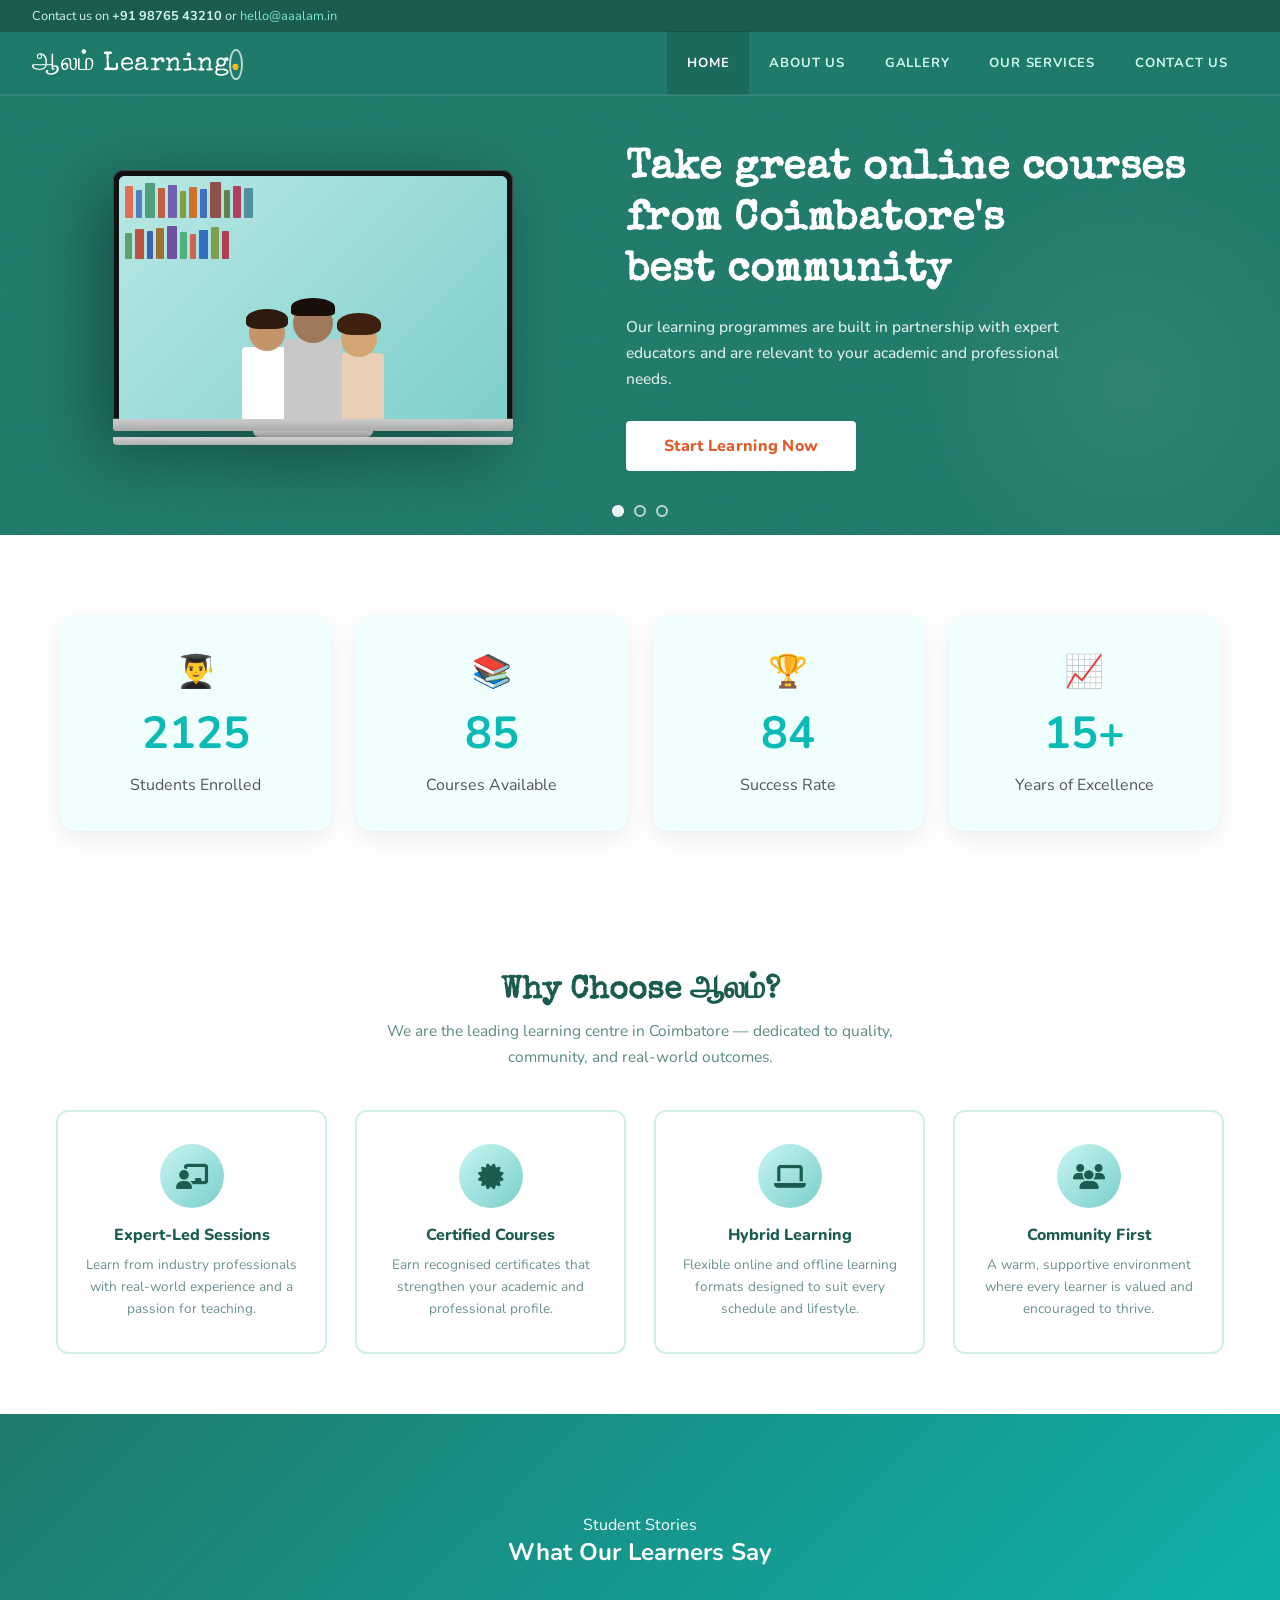
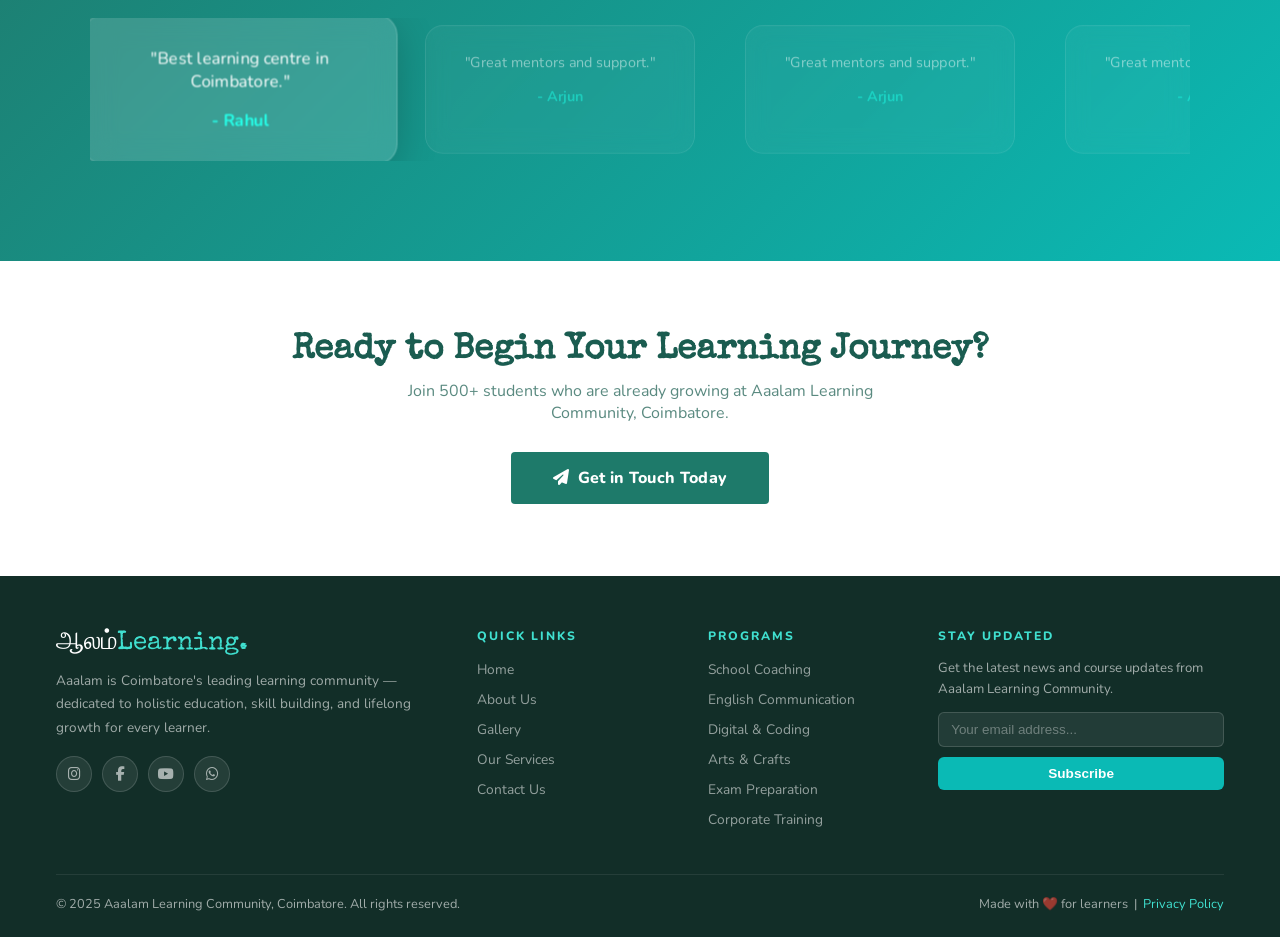
==== index.html @ e0a2ccea "Added My Story section and updated AAAlam Learning website" ====
<!DOCTYPE html>
<html lang="en">
<head>
  <meta charset="UTF-8" />
  <meta name="viewport" content="width=device-width, initial-scale=1.0" />
  <title>Aaalam Learning Community</title>
  <meta name="description" content="Aaalam is a premier learning community and learning centre in Coimbatore offering quality education, skill development, and holistic growth for all age groups." />
  <meta name="keywords" content="aalam, aaalam learning community, aaalam coimbatore, learning centre in coimbatore, learning centre, education coimbatore" />
  <meta name="robots" content="index, follow" />
  <link rel="canonical" href="https://www.aaalam.in/" />
  <meta property="og:title" content="Aaalam Learning Community – Learning Centre in Coimbatore" />
  <meta property="og:description" content="Join Aaalam, the leading learning centre in Coimbatore." />
  <meta property="og:type" content="website" />
  

  <script type="application/ld+json">
  {
    "@context": "https://schema.org",
    "@type": "EducationalOrganization",
    "name": "Aaalam Learning Community",
    "description": "A premier learning centre in Coimbatore.",
    "address": { "@type": "PostalAddress", "addressLocality": "Coimbatore", "addressRegion": "Tamil Nadu", "addressCountry": "IN" },
    "url": "https://www.aaalam.in"
  }
  </script>

  <link href="https://fonts.googleapis.com/css2?family=Special+Elite&family=Nunito:wght@400;500;600;700;800&display=swap" rel="stylesheet" />
  <link rel="stylesheet" href="https://cdnjs.cloudflare.com/ajax/libs/font-awesome/6.5.0/css/all.min.css" />
  <link rel="stylesheet" href="./style.css" type="text/css">
  <script src="./script.js"></script>
</head>
<body>

<!-- ── TOP INFO BAR ──────────────────────────────────── -->
<div class="topbar">
  <div class="topbar-left">
    Contact us on <strong>+91 98765 43210</strong> or <a href="mailto:hello@aaalam.in">hello@aaalam.in</a>
  </div>
  
</div>

<!-- ── MAIN NAVBAR ───────────────────────────────────── -->
<nav class="navbar">
  <a href="#" class="logo">ஆலம் <span>Learning<span class="dot">.</span></span></a>
  <ul class="nav-links">
    <li><a href="#" class="active">HOME</a></li>
    <li><a href="other pages/about.html">ABOUT US</a></li>
    <li><a href="#">GALLERY</a></li>
    <li><a href="#">OUR SERVICES</a></li>
    <li><a href="#">CONTACT US</a></li>
  </ul>
</nav>

<!-- ── HERO SLIDER ───────────────────────────────────── -->
<section class="hero-section" aria-label="Hero slider">
  <div class="slides-wrapper">

    <!-- Slide 1 -->
    <div class="slide active" id="slide-1">
      <div class="slide-image-col">
        <div class="laptop-frame">
          <div class="laptop-screen-wrap">
            <div class="laptop-screen">
              <div class="screen-photo">
                <!-- Bookshelf background -->
                <div class="screen-bg-shelves">
                  <div class="shelf-row">
                    <div class="book" style="width:8px;height:32px;background:#e07050;"></div>
                    <div class="book" style="width:6px;height:28px;background:#5080c0;"></div>
                    <div class="book" style="width:10px;height:35px;background:#50a080;"></div>
                    <div class="book" style="width:7px;height:30px;background:#c06040;"></div>
                    <div class="book" style="width:9px;height:33px;background:#7060b0;"></div>
                    <div class="book" style="width:6px;height:27px;background:#80a040;"></div>
                    <div class="book" style="width:8px;height:31px;background:#d07030;"></div>
                    <div class="book" style="width:7px;height:29px;background:#4070c0;"></div>
                    <div class="book" style="width:11px;height:36px;background:#90504a;"></div>
                    <div class="book" style="width:6px;height:28px;background:#608050;"></div>
                    <div class="book" style="width:8px;height:32px;background:#b04060;"></div>
                    <div class="book" style="width:9px;height:30px;background:#5090a0;"></div>
                  </div>
                  <div class="shelf-row" style="margin-top:4px;">
                    <div class="book" style="width:7px;height:26px;background:#60a070;"></div>
                    <div class="book" style="width:9px;height:30px;background:#c05040;"></div>
                    <div class="book" style="width:6px;height:28px;background:#4060b0;"></div>
                    <div class="book" style="width:8px;height:31px;background:#a07030;"></div>
                    <div class="book" style="width:10px;height:33px;background:#7050a0;"></div>
                    <div class="book" style="width:7px;height:27px;background:#50b080;"></div>
                    <div class="book" style="width:6px;height:25px;background:#d06050;"></div>
                    <div class="book" style="width:9px;height:29px;background:#3070c0;"></div>
                    <div class="book" style="width:8px;height:32px;background:#80a050;"></div>
                    <div class="book" style="width:7px;height:28px;background:#b04050;"></div>
                  </div>
                </div>
                <!-- Student group -->
                <div class="student-group">
                  <!-- Girl left -->
                  <div class="student s1" style="margin-right:-8px; z-index:1;">
                    <div class="student-head" style="width:36px;height:36px;background:#c4956a;border-radius:50%;position:relative;top:4px;">
                      <!-- Hair -->
                      <div style="position:absolute;top:-6px;left:-3px;right:-3px;height:20px;background:#2c1a0e;border-radius:50% 50% 30% 30%;"></div>
                    </div>
                    <div class="student-body" style="width:50px;height:72px;background:#fff;border-radius:4px 4px 0 0;display:flex;align-items:center;justify-content:center;">
                      <div style="font-size:0.5rem;color:#aaa;text-align:center;"></div>
                    </div>
                  </div>
                  <!-- Boy center -->
                  <div class="student s2" style="z-index:3;">
                    <div class="student-head" style="width:40px;height:40px;background:#a0785a;border-radius:50%;position:relative;top:4px;">
                      <div style="position:absolute;top:-5px;left:-2px;right:-2px;height:18px;background:#1a0e08;border-radius:50% 50% 20% 20%;"></div>
                    </div>
                    <div class="student-body" style="width:58px;height:80px;background:#c8c8c8;border-radius:4px 4px 0 0;"></div>
                  </div>
                  <!-- Girl right -->
                  <div class="student s3" style="margin-left:-8px;z-index:2;">
                    <div class="student-head" style="width:36px;height:36px;background:#d4a574;border-radius:50%;position:relative;top:4px;">
                      <div style="position:absolute;top:-8px;left:-4px;right:-4px;height:22px;background:#3d2010;border-radius:50% 50% 35% 35%;"></div>
                    </div>
                    <div class="student-body" style="width:50px;height:66px;background:#e8d0b8;border-radius:4px 4px 0 0;"></div>
                  </div>
                </div>
                <!-- Small laptop in screen -->
                <div style="position:absolute;bottom:22px;left:50%;transform:translateX(-50%);width:76px;height:44px;background:#e8e8e8;border-radius:3px;border:2px solid #999;display:flex;align-items:center;justify-content:center;">
                  <div style="width:62px;height:32px;background:#d0e8e5;border-radius:2px;"></div>
                </div>
                <!-- Pointing hand gesture hint -->
                <div style="position:absolute;bottom:38px;left:calc(50% - 60px);width:30px;height:6px;background:rgba(200,150,100,0.5);border-radius:3px;transform:rotate(-20deg);"></div>
              </div>
            </div>
          </div>
          <div class="laptop-base"></div>
          <div class="laptop-bottom"></div>
        </div>
      </div>

      <div class="slide-text-col">
        <h1 class="slide-title">
          Take great online courses<br>
          from Coimbatore's<br>
          best community
        </h1>
        <p class="slide-desc">
          Our learning programmes are built in partnership with expert educators and are relevant to your academic and professional needs.
        </p>
        <a href="#" class="slide-cta">Start Learning Now</a>
      </div>
    </div>

    <!-- Slide 2 -->
    <div class="slide" id="slide-2">
      <div class="slide-image-col">
        <div class="laptop-frame" style="animation-delay:0.3s;">
          <div class="laptop-screen-wrap">
            <div class="laptop-screen">
              <div style="width:100%;height:100%;background:linear-gradient(135deg,#a0d8d4,#60bcb8);display:flex;align-items:center;justify-content:center;flex-direction:column;gap:12px;">
                <div style="font-size:3.5rem;">📚</div>
                <div style="font-size:0.75rem;color:#1a5c50;font-weight:700;font-family:'Special Elite',cursive;">Knowledge Hub</div>
              </div>
            </div>
          </div>
          <div class="laptop-base"></div>
          <div class="laptop-bottom"></div>
        </div>
      </div>
      <div class="slide-text-col">
        <h1 class="slide-title">
          Expert mentors who<br>
          guide you every step<br>
          of the journey
        </h1>
        <p class="slide-desc">
          With 25+ dedicated educators and mentors, ஆலம் Learning Community ensures personalised attention for every learner.
        </p>
        <a href="#" class="slide-cta">Meet Our Mentors</a>
      </div>
    </div>

    <!-- Slide 3 -->
    <div class="slide" id="slide-3">
      <div class="slide-image-col">
        <div class="laptop-frame" style="animation-delay:0.6s;">
          <div class="laptop-screen-wrap">
            <div class="laptop-screen">
              <div style="width:100%;height:100%;background:linear-gradient(135deg,#b0e4e0,#70c8c4);display:flex;align-items:center;justify-content:center;flex-direction:column;gap:12px;">
                <div style="font-size:3.5rem;">🏆</div>
                <div style="font-size:0.75rem;color:#1a5c50;font-weight:700;font-family:'Special Elite',cursive;">Certified Excellence</div>
              </div>
            </div>
          </div>
          <div class="laptop-base"></div>
          <div class="laptop-bottom"></div>
        </div>
      </div>
      <div class="slide-text-col">
        <h1 class="slide-title">
          Earn certifications that<br>
          open doors to your<br>
          dream career
        </h1>
        <p class="slide-desc">
          Aaalam's industry-recognised certificates help you stand out. Over 500 students have already transformed their futures.
        </p>
        <a href="#" class="slide-cta">View Certifications</a>
      </div>
    </div>

  </div><!-- /slides-wrapper -->

  <!-- Slider Dots -->
  <div class="slider-dots" role="tablist" aria-label="Slider navigation">
    <div class="dot active" onclick="goSlide(0)" role="tab" aria-label="Slide 1"></div>
    <div class="dot" onclick="goSlide(1)" role="tab" aria-label="Slide 2"></div>
    <div class="dot" onclick="goSlide(2)" role="tab" aria-label="Slide 3"></div>
  </div>
</section>

<section class="stats">
  <div class="stat-card">
    <div class="icon">👨‍🎓</div>
    <h2 class="counter" data-target="5000">0</h2>
    <p>Students Enrolled</p>
  </div>

  <div class="stat-card">
    <div class="icon">📚</div>
    <h2 class="counter" data-target="120">0</h2>
    <p>Courses Available</p>
  </div>

  <div class="stat-card">
    <div class="icon">🏆</div>
    <h2 class="counter" data-target="98">0</h2>
    <p>Success Rate</p>
  </div>

  <div class="stat-card">
    <div class="icon">📈</div>
    <h2 class="counter" data-target="15">0</h2>
    <p>Years of Excellence</p>
  </div>
</section>

<!-- ── FEATURES SECTION ──────────────────────────────── -->
<section class="features-section">
  <div class="features-header">
    <h2>Why Choose ஆலம்?</h2>
    <p>We are the leading learning centre in Coimbatore — dedicated to quality, community, and real-world outcomes.</p>
  </div>
  <div class="features-grid">
    <div class="feature-card">
      <div class="feature-icon"><i class="fas fa-chalkboard-teacher"></i></div>
      <h3>Expert-Led Sessions</h3>
      <p>Learn from industry professionals with real-world experience and a passion for teaching.</p>
    </div>
    <div class="feature-card">
      <div class="feature-icon"><i class="fas fa-certificate"></i></div>
      <h3>Certified Courses</h3>
      <p>Earn recognised certificates that strengthen your academic and professional profile.</p>
    </div>
    <div class="feature-card">
      <div class="feature-icon"><i class="fas fa-laptop"></i></div>
      <h3>Hybrid Learning</h3>
      <p>Flexible online and offline learning formats designed to suit every schedule and lifestyle.</p>
    </div>
    <div class="feature-card">
      <div class="feature-icon"><i class="fas fa-users"></i></div>
      <h3>Community First</h3>
      <p>A warm, supportive environment where every learner is valued and encouraged to thrive.</p>
    </div>
  </div>
</section>


<!-- ── TESTIMONIALS ──────────────────────────────────── -->
<section class="testimonials">
  <div class="container">
    <p class="section-tag">Student Stories</p>
    <h2>What Our Learners Say</h2>

    <div class="slider">
      <div class="slides">

        <div class="card">
          <p>"Aalam transformed my learning journey completely."</p>
          <h4>- Priya</h4>
        </div>

        <div class="card active">
          <p>"Best learning centre in Coimbatore."</p>
          <h4>- Rahul</h4>
        </div>

        <div class="card">
          <p>"Great mentors and support."</p>
          <h4>- Arjun</h4>
        </div>
         <div class="card">
          <p>"Great mentors and support."</p>
          <h4>- Arjun</h4>
        </div>

         <div class="card">
          <p>"Great mentors and support."</p>
          <h4>- Arjun</h4>
        </div>

         <div class="card">
          <p>"Great mentors and support."</p>
          <h4>- Arjun</h4>
        </div>


      </div>
    </div>
  </div>
</section>
<!-- ── CTA ───────────────────────────────────────────── -->
<section class="cta-section">
  <h2>Ready to Begin Your Learning Journey?</h2>
  <p>Join 500+ students who are already growing at Aaalam Learning Community, Coimbatore.</p>
  <a href="#" class="cta-btn"><i class="fas fa-paper-plane"></i> &nbsp;Get in Touch Today</a>
</section>

<!-- ── FOOTER ────────────────────────────────────────── -->
<footer>
  <div class="footer-grid">
    <div class="footer-brand">
      <span class="logo-f">ஆலம்<span>Learning.</span></span>
      <p>Aaalam is Coimbatore's leading learning community — dedicated to holistic education, skill building, and lifelong growth for every learner.</p>
      <div class="footer-socials">
        <a href="#" class="fsoc"><i class="fab fa-instagram"></i></a>
        <a href="#" class="fsoc"><i class="fab fa-facebook-f"></i></a>
        <a href="#" class="fsoc"><i class="fab fa-youtube"></i></a>
        <a href="#" class="fsoc"><i class="fab fa-whatsapp"></i></a>
      </div>
    </div>
    <div>
      <h4>Quick Links</h4>
      <ul>
        <li><a href="#">Home</a></li>
        <li><a href="#">About Us</a></li>
        <li><a href="#">Gallery</a></li>
        <li><a href="#">Our Services</a></li>
        <li><a href="#">Contact Us</a></li>
      </ul>
    </div>
    <div>
      <h4>Programs</h4>
      <ul>
        <li><a href="#">School Coaching</a></li>
        <li><a href="#">English Communication</a></li>
        <li><a href="#">Digital & Coding</a></li>
        <li><a href="#">Arts & Crafts</a></li>
        <li><a href="#">Exam Preparation</a></li>
        <li><a href="#">Corporate Training</a></li>
      </ul>
    </div>
    <div>
      <h4>Stay Updated</h4>
      <p style="font-size:0.83rem;margin-bottom:12px;line-height:1.6;">Get the latest news and course updates from Aaalam Learning Community.</p>
      <div class="footer-nl">
        <input type="email" placeholder="Your email address..." />
        <button class="footer-nl-btn">Subscribe</button>
      </div>
    </div>
  </div>
  <div class="footer-bottom">
    <span>© 2025 Aaalam Learning Community, Coimbatore. All rights reserved.</span>
    <span>Made with ❤️ for learners &nbsp;|&nbsp; <a href="#">Privacy Policy</a></span>
  </div>
</footer>
<script>
const counters = document.querySelectorAll('.counter');
let started = false;

const startCounter = () => {
  counters.forEach(counter => {
    const updateCount = () => {
      const target = +counter.getAttribute('data-target');
      const count = +counter.innerText;

      const speed = 200; // lower = faster
      const increment = target / speed;

      if (count < target) {
        counter.innerText = Math.ceil(count + increment);
        setTimeout(updateCount, 15);
      } else {
        counter.innerText = target + "+";
      }
    };
    updateCount();
  });
};

// Intersection Observer (trigger on scroll)
const observer = new IntersectionObserver(entries => {
  entries.forEach(entry => {
    if (entry.isIntersecting && !started) {
      startCounter();
      started = true;
    }
  });
}, { threshold: 0.5 });

observer.observe(document.querySelector('.stats'));
</script>

<script>
document.addEventListener("DOMContentLoaded", () => {
  const slides = document.querySelector('.slides');
  const cards = document.querySelectorAll('.card');
  const section = document.querySelector('.testimonials');

  let index = 1;
  let interval;

  function updateSlider() {
    slides.style.transform = `translateX(-${index * 320}px)`;

    cards.forEach(card => card.classList.remove('active'));
    if (cards[index]) cards[index].classList.add('active');
  }

  function startSlider() {
    interval = setInterval(() => {
      index++;
      if (index >= cards.length - 1) index = 1;
      updateSlider();
    }, 2500);
  }

  function stopSlider() {
    clearInterval(interval);
  }

  // Scroll trigger
  const observer = new IntersectionObserver(entries => {
    entries.forEach(entry => {
      if (entry.isIntersecting) startSlider();
      else stopSlider();
    });
  }, { threshold: 0.3 });

  observer.observe(section);

  updateSlider();
});
</script>

</body>
</html>
---- style.css ----
*, *::before, *::after { box-sizing: border-box; margin: 0; padding: 0; }
    html { font-size: 16px; }
    body {
      font-family: 'Nunito', sans-serif;
      background: #fff;
      overflow-x: hidden;
    }

    /* ── TOP BAR ─────────────────────────────────── */
    .topbar {
      background: #1a5c50;
      padding: 7px 32px;
      display: flex;
      align-items: center;
      justify-content: space-between;
      font-size: 0.8rem;
      color: #d4f0eb;
    }
    .topbar-left a {
      color: #7ee8d8;
      text-decoration: none;
    }
    .topbar-right {
      display: flex;
      align-items: center;
      gap: 8px;
    }
    .topbar-btn {
      padding: 4px 14px;
      border-radius: 4px;
      border: none;
      font-size: 0.78rem;
      font-family: 'Nunito', sans-serif;
      font-weight: 700;
      cursor: pointer;
      display: inline-flex;
      align-items: center;
      gap: 5px;
    }
    .btn-currency {
      background: #f5c518;
      color: #222;
    }
    .btn-cart {
      background: #f5c518;
      color: #222;
    }
    .btn-lang {
      background: #f5c518;
      color: #222;
    }
    .btn-register {
      background: #0abab5;
      color: #fff;
    }
    .btn-login {
      background: #0abab5;
      color: #fff;
    }

    /* ── MAIN NAVBAR ─────────────────────────────── */
    .navbar {
      background: #1e7a6a;
      padding: 0 32px;
      display: flex;
      align-items: center;
      justify-content: space-between;
      height: 64px;
      border-bottom: 2px solid rgba(255,255,255,0.1);
    }
    .logo {
      font-family: 'Special Elite', cursive;
      font-size: 1.65rem;
      color: #fff;
      text-decoration: none;
      letter-spacing: 0.5px;
    }
    .logo span {
      color: #fff;
      font-weight: 400;
    }
    .logo .dot { color: #f5c518; }

    .nav-links {
      display: flex;
      align-items: center;
      list-style: none;
      gap: 0;
    }
    .nav-links li a {
      display: block;
      padding: 0 20px;
      height: 64px;
      line-height: 64px;
      color: #d0f5f0;
      text-decoration: none;
      font-size: 0.82rem;
      font-weight: 700;
      letter-spacing: 0.8px;
      text-transform: uppercase;
      transition: background 0.25s, color 0.25s;
    }
    .nav-links li a:hover,
    .nav-links li a.active {
      background: rgba(0,0,0,0.12);
      color: #fff;
    }
    .nav-search {
      background: none;
      border: none;
      color: #d0f5f0;
      font-size: 1.15rem;
      cursor: pointer;
      padding: 0 8px;
      transition: color 0.2s;
    }
    .nav-search:hover { color: #fff; }

    /* ── HERO SLIDER ─────────────────────────────── */
    .hero-section {
      position: relative;
      background-color: #1e7a6a;
      overflow: hidden;
      min-height: 420px;
    }

    /* Noise / texture overlay */
    .hero-section::before {
      content: '';
      position: absolute;
      inset: 0;
      background-image:
        url("data:image/svg+xml,%3Csvg xmlns='http://www.w3.org/2000/svg' width='300' height='300'%3E%3Cfilter id='noise'%3E%3CfeTurbulence type='fractalNoise' baseFrequency='0.65' numOctaves='3' stitchTiles='stitch'/%3E%3CfeColorMatrix type='saturate' values='0'/%3E%3C/filter%3E%3Crect width='300' height='300' filter='url(%23noise)' opacity='0.08'/%3E%3C/svg%3E");
      opacity: 0.55;
      z-index: 1;
      pointer-events: none;
    }

    /* Subtle radial glow bottom right */
    .hero-section::after {
      content: '';
      position: absolute;
      bottom: -60px; right: -60px;
      width: 420px; height: 420px;
      border-radius: 50%;
      background: radial-gradient(circle, rgba(255,255,255,0.06) 0%, transparent 70%);
      z-index: 1;
      pointer-events: none;
    }

    .slides-wrapper {
      position: relative;
      z-index: 2;
    }

    .slide {
      display: none;
      min-height: 420px;
      align-items: center;
      padding: 48px 56px 64px 56px;
      gap: 0;
    }
    .slide.active { display: flex; }

    /* Laptop / image side */
    .slide-image-col {
      flex: 0 0 44%;
      display: flex;
      align-items: flex-end;
      justify-content: center;
      position: relative;
    }

    /* Laptop frame */
    .laptop-frame {
      position: relative;
      width: 100%;
      max-width: 400px;
      filter: drop-shadow(-16px 16px 32px rgba(0,0,0,0.35));
      animation: floatLaptop 4s ease-in-out infinite;
    }
    @keyframes floatLaptop {
      0%,100% { transform: translateY(0px); }
      50% { transform: translateY(-10px); }
    }

    .laptop-screen-wrap {
      background: #111;
      border-radius: 10px 10px 0 0;
      padding: 6px 6px 0 6px;
      box-shadow: inset 0 0 0 1px #444;
    }
    .laptop-screen {
      background: linear-gradient(135deg, #d0f0ee 0%, #a0e0dc 50%, #7acfcb 100%);
      border-radius: 6px 6px 0 0;
      width: 100%;
      aspect-ratio: 16/10;
      display: flex;
      align-items: center;
      justify-content: center;
      overflow: hidden;
      position: relative;
    }

    /* Simulated students photo inside the screen */
    .screen-photo {
      width: 100%; height: 100%;
      display: flex; align-items: center; justify-content: center;
      background: linear-gradient(135deg, #b8e8e5 0%, #7fcfcb 100%);
      position: relative;
      overflow: hidden;
    }
    /* Three student silhouettes */
    .student-group {
      display: flex;
      align-items: flex-end;
      gap: 0px;
      position: absolute;
      bottom: 0;
    }
    .student {
      display: flex;
      flex-direction: column;
      align-items: center;
    }
    .student-head {
      border-radius: 50%;
      background: #8B6F47;
    }
    .student-body {
      border-radius: 4px 4px 0 0;
    }
    /* Student 1 – left girl */
    .s1 .student-head { width: 38px; height: 38px; background: #c4956a; position: relative; top: 4px; }
    .s1 .student-body { width: 54px; height: 70px; background: #fff; }
    /* Student 2 – center boy */
    .s2 .student-head { width: 42px; height: 42px; background: #a0785a; position: relative; top: 4px; }
    .s2 .student-body { width: 60px; height: 80px; background: #ccc; }
    /* Student 3 – right girl */
    .s3 .student-head { width: 38px; height: 38px; background: #d4a574; position: relative; top: 4px; }
    .s3 .student-body { width: 52px; height: 65px; background: #e8d5c0; }

    /* Little laptop on screen */
    .screen-inner-laptop {
      position: absolute;
      bottom: 30px;
      left: 50%;
      transform: translateX(-50%);
      width: 80px;
      height: 50px;
      background: #f0f0f0;
      border-radius: 4px;
      border: 2px solid #888;
      display: flex; align-items: center; justify-content: center;
      font-size: 0.55rem; color: #aaa;
    }

    /* Bookshelf background in screen */
    .screen-bg-shelves {
      position: absolute;
      top: 0; left: 0; right: 0;
      height: 55%;
      display: flex;
      flex-direction: column;
      gap: 4px;
      padding: 6px;
      overflow: hidden;
    }
    .shelf-row {
      display: flex;
      gap: 3px;
      align-items: flex-end;
    }
    .book {
      border-radius: 1px;
      flex-shrink: 0;
    }

    .laptop-base {
      background: linear-gradient(to bottom, #ccc, #aaa);
      height: 12px;
      border-radius: 0 0 3px 3px;
      position: relative;
    }
    .laptop-base::after {
      content: '';
      position: absolute;
      bottom: -6px; left: 50%;
      transform: translateX(-50%);
      width: 30%; height: 6px;
      background: linear-gradient(to bottom, #bbb, #999);
      border-radius: 0 0 6px 6px;
    }
    .laptop-bottom {
      background: linear-gradient(to bottom, #d0d0d0, #b0b0b0);
      height: 8px;
      border-radius: 0 0 4px 4px;
      margin-top: 6px;
    }

    /* Text side */
    .slide-text-col {
      flex: 1;
      padding-left: 56px;
      color: #fff;
    }
    .slide-title {
      font-family: 'Special Elite', cursive;
      font-size: clamp(1.8rem, 3.2vw, 2.65rem);
      line-height: 1.25;
      color: #ffffff;
      margin-bottom: 16px;
      letter-spacing: 0.5px;
      animation: fadeInRight 0.7s ease both;
    }
    @keyframes fadeInRight {
      from { opacity: 0; transform: translateX(30px); }
      to { opacity: 1; transform: translateX(0); }
    }
    .slide-desc {
      font-size: 0.97rem;
      color: rgba(255,255,255,0.88);
      line-height: 1.7;
      margin-bottom: 28px;
      max-width: 440px;
      font-weight: 500;
      animation: fadeInRight 0.7s 0.15s ease both;
    }
    .slide-cta {
      display: inline-block;
      background: #fff;
      color: #e05c2a;
      font-size: 1rem;
      font-weight: 800;
      padding: 14px 38px;
      border-radius: 4px;
      text-decoration: none;
      letter-spacing: 0.3px;
      transition: background 0.25s, color 0.25s, transform 0.2s, box-shadow 0.2s;
      border: none; cursor: pointer;
      animation: fadeInRight 0.7s 0.3s ease both;
    }
    .slide-cta:hover {
      background: #f0fffe;
      color: #c04a20;
      transform: translateY(-2px);
      box-shadow: 0 8px 24px rgba(0,0,0,0.18);
    }

    /* Slider dots */
    .slider-dots {
      position: absolute;
      bottom: 18px;
      left: 50%;
      transform: translateX(-50%);
      display: flex;
      gap: 10px;
      z-index: 10;
    }
    .dot {
      width: 12px; height: 12px;
      border-radius: 50%;
      border: 2px solid rgba(255,255,255,0.7);
      background: transparent;
      cursor: pointer;
      transition: background 0.3s, border-color 0.3s;
    }
    .dot.active {
      background: rgba(255,255,255,0.9);
      border-color: rgba(255,255,255,0.9);
    }

    /* ── FEATURES SECTION ────────────────────────── */
    .features-section {
      background: #fff;
      padding: 60px 56px;
    }
    .features-header {
      text-align: center;
      margin-bottom: 40px;
    }
    .features-header h2 {
      font-family: 'Special Elite', cursive;
      font-size: 2rem;
      color: #1a5c50;
      margin-bottom: 10px;
    }
    .features-header p {
      color: #5a8a80;
      font-size: 0.97rem;
      max-width: 560px;
      margin: 0 auto;
      line-height: 1.7;
    }
    .features-grid {
      display: grid;
      grid-template-columns: repeat(4, 1fr);
      gap: 28px;
    }
    .feature-card {
      text-align: center;
      padding: 32px 20px;
      border: 2px solid #d0f0ec;
      border-radius: 12px;
      transition: transform 0.3s, box-shadow 0.3s, border-color 0.3s;
      cursor: default;
    }
    .feature-card:hover {
      transform: translateY(-6px);
      box-shadow: 0 12px 32px rgba(10,186,181,0.14);
      border-color: #0abab5;
    }
    .feature-icon {
      width: 64px; height: 64px;
      border-radius: 50%;
      background: linear-gradient(135deg, #c8f5f2, #7acfcb);
      display: flex; align-items: center; justify-content: center;
      margin: 0 auto 16px;
      font-size: 1.6rem;
      color: #1a5c50;
      transition: transform 0.3s;
    }
    .feature-card:hover .feature-icon { transform: scale(1.1) rotate(5deg); }
    .feature-card h3 {
      font-size: 1rem;
      font-weight: 800;
      color: #1a5c50;
      margin-bottom: 8px;
    }
    .feature-card p {
      font-size: 0.85rem;
      color: #6a9090;
      line-height: 1.6;
    }

    /* ── TESTIMONIALS ────────────────────────────── */
    .testimonials-section {
      background: #1e7a6a;
      padding: 60px 56px;
    }
    .testimonials-section .section-title { color: #fff; }
    .testimonials-section .section-sub { color: rgba(255,255,255,0.75); }
    .testimonials-track {
      display: flex; gap: 20px; overflow-x: auto;
      padding-bottom: 8px; scrollbar-width: none;
      margin-top: 32px;
    }
    .testimonials-track::-webkit-scrollbar { display: none; }
    .t-card {
      background: rgba(255,255,255,0.1);
      backdrop-filter: blur(10px);
      border: 1px solid rgba(255,255,255,0.18);
      border-radius: 14px;
      padding: 24px;
      min-width: 280px; flex-shrink: 0;
      transition: transform 0.3s, background 0.3s;
    }
    .t-card:hover { transform: translateY(-4px); background: rgba(255,255,255,0.15); }
    .t-stars { color: #f5c518; font-size: 0.85rem; margin-bottom: 10px; }
    .t-text { font-size: 0.9rem; color: rgba(255,255,255,0.9); line-height: 1.7; font-style: italic; margin-bottom: 16px; }
    .t-author { display: flex; align-items: center; gap: 10px; }
    .t-avatar {
      width: 40px; height: 40px; border-radius: 50%;
      background: linear-gradient(135deg, #40e0d0, #1a7a6a);
      display: flex; align-items: center; justify-content: center;
      color: #fff; font-weight: 800; font-size: 0.95rem;
    }
    .t-name { font-weight: 700; font-size: 0.88rem; color: #fff; }
    .t-role { font-size: 0.76rem; color: rgba(255,255,255,0.6); }

    /* ── CTA BANNER ──────────────────────────────── */
    .cta-section {
      background: #fff;
      padding: 72px 56px;
      text-align: center;
    }
    .cta-section h2 {
      font-family: 'Special Elite', cursive;
      font-size: 2.2rem;
      color: #1a5c50;
      margin-bottom: 12px;
    }
    .cta-section p {
      color: #5a8a80;
      font-size: 1rem;
      margin-bottom: 28px;
      max-width: 500px;
      margin-left: auto; margin-right: auto;
    }
    .cta-btn {
      display: inline-block;
      background: #1e7a6a;
      color: #fff;
      font-size: 1rem;
      font-weight: 800;
      padding: 15px 42px;
      border-radius: 4px;
      text-decoration: none;
      transition: background 0.25s, transform 0.2s;
      letter-spacing: 0.3px;
    }
    .cta-btn:hover { background: #155a4c; transform: translateY(-2px); }

    /* ── FOOTER ──────────────────────────────────── */
    footer {
      background: #122e28;
      color: rgba(255,255,255,0.6);
      padding: 52px 56px 24px;
    }
    .footer-grid {
      display: grid;
      grid-template-columns: 2fr 1fr 1fr 1.5fr;
      gap: 40px;
      margin-bottom: 36px;
    }
    .footer-brand .logo-f {
      font-family: 'Special Elite', cursive;
      font-size: 1.6rem;
      color: #fff;
      margin-bottom: 12px;
      display: block;
    }
    .footer-brand .logo-f span { color: #40e0d0; }
    .footer-brand p { font-size: 0.85rem; line-height: 1.75; }
    footer h4 {
      font-size: 0.76rem; font-weight: 800;
      letter-spacing: 2px; text-transform: uppercase;
      color: #40e0d0; margin-bottom: 14px;
    }
    footer ul { list-style: none; }
    footer ul li { margin-bottom: 8px; }
    footer ul li a {
      color: rgba(255,255,255,0.55);
      text-decoration: none;
      font-size: 0.86rem;
      transition: color 0.2s;
    }
    footer ul li a:hover { color: #40e0d0; }
    .footer-nl input {
      width: 100%;
      padding: 9px 12px;
      border: 1px solid rgba(255,255,255,0.15);
      background: rgba(255,255,255,0.07);
      border-radius: 6px;
      color: #fff;
      font-size: 0.84rem;
      margin-bottom: 10px;
      outline: none;
    }
    .footer-nl input::placeholder { color: rgba(255,255,255,0.35); }
    .footer-nl input:focus { border-color: #40e0d0; }
    .footer-nl-btn {
      width: 100%;
      padding: 9px;
      background: #0abab5;
      color: #fff;
      border: none;
      border-radius: 6px;
      font-weight: 800;
      font-size: 0.85rem;
      cursor: pointer;
      transition: background 0.25s;
    }
    .footer-nl-btn:hover { background: #089a95; }
    .footer-bottom {
      border-top: 1px solid rgba(255,255,255,0.08);
      padding-top: 20px;
      display: flex;
      justify-content: space-between;
      font-size: 0.8rem;
      flex-wrap: wrap;
      gap: 6px;
    }
    .footer-bottom a { color: #40e0d0; text-decoration: none; }
    .footer-socials { display: flex; gap: 10px; margin-top: 16px; }
    .fsoc {
      width: 36px; height: 36px; border-radius: 50%;
      background: rgba(255,255,255,0.08);
      border: 1px solid rgba(255,255,255,0.14);
      display: flex; align-items: center; justify-content: center;
      color: rgba(255,255,255,0.6); font-size: 0.9rem;
      text-decoration: none;
      transition: background 0.2s, color 0.2s;
    }
    .fsoc:hover { background: #0abab5; color: #fff; }

    /* ── RESPONSIVE ──────────────────────────────── */
    @media (max-width: 1024px) {
      .slide { padding: 40px 32px 64px; }
      .slide-text-col { padding-left: 36px; }
      .features-grid { grid-template-columns: repeat(2,1fr); }
      .courses-grid { grid-template-columns: repeat(2,1fr); }
      .footer-grid { grid-template-columns: 1fr 1fr; }
    }
    @media (max-width: 768px) {
      .topbar { flex-direction: column; gap: 6px; text-align: center; }
      .navbar { padding: 0 20px; }
      .nav-links { display: none; }
      .slide { flex-direction: column; padding: 36px 24px 60px; }
      .slide-image-col { flex: none; width: 100%; margin-bottom: 24px; }
      .slide-text-col { padding-left: 0; text-align: center; }
      .slide-desc { margin: 0 auto 24px; }
      .features-section, .courses-section, .testimonials-section, .cta-section { padding: 48px 24px; }
      .features-grid { grid-template-columns: 1fr 1fr; gap: 16px; }
      .courses-grid { grid-template-columns: 1fr; }
      .footer-grid { grid-template-columns: 1fr; gap: 24px; }
      footer { padding: 40px 24px 20px; }
    }
    @media (max-width: 480px) {
      .features-grid { grid-template-columns: 1fr; }
      .topbar-right { flex-wrap: wrap; justify-content: center; }
    }
    .stats {
  display: grid;
  grid-template-columns: repeat(4, 1fr);
  gap: 25px;
  padding: 80px 60px;
}

/* Card */
.stat-card {
  background: #f0fffe;
  border-radius: 16px;
  padding: 35px 25px;
  text-align: center;
  box-shadow: 0 8px 25px rgba(0,0,0,0.08);
  transition: all 0.3s ease;
}

.stat-card:hover {
  transform: translateY(-10px) scale(1.02);
}

/* Icon */
.icon {
  font-size: 2rem;
  margin-bottom: 10px;
}

/* Counter */
.counter {
  font-size: 2.8rem;
  font-weight: 700;
  color: #0ABAB5;
  margin: 10px 0;
}

/* Text */
.stat-card p {
  font-size: 1rem;
  color: #555;
}

/* ========== RESPONSIVE BREAKPOINTS ========== */

/* Tablets */
@media (max-width: 1024px) {
  .stats {
    grid-template-columns: repeat(2, 1fr);
    padding: 60px 40px;
  }

  .counter {
    font-size: 2.4rem;
  }
}

/* Mobile */
@media (max-width: 600px) {
  .stats {
    grid-template-columns: 1fr;
    padding: 50px 20px;
  }

  .stat-card {
    padding: 25px 15px;
  }

  .counter {
    font-size: 2rem;
  }

  .icon {
    font-size: 1.5rem;
  }

  .stat-card p {
    font-size: 0.9rem;
  }
}

/* Large Screens */
@media (min-width: 1400px) {
  .stats {
    max-width: 1200px;
    margin: auto;
  }
}
.testimonials {
  background: linear-gradient(135deg, #1f7a6c, #0ABAB5);
  padding: 100px 20px;
  color: white;
  text-align: center;
}

.container {
  max-width: 1100px;
  margin: auto;
}

/* SLIDER */
.slider {
  overflow: hidden;
  position: relative;
  margin-top: 50px;
}

.slides {
  display: flex;
  gap: 20px;
  transition: transform 0.6s ease;
}

/* CARD */
.card {
  min-width: 300px;
  max-width: 320px;
  padding: 30px;
  border-radius: 20px;
  background: rgba(255,255,255,0.08);
  backdrop-filter: blur(12px);
  border: 1px solid rgba(255,255,255,0.2);
  opacity: 0.5;
  transform: scale(0.9);
  transition: all 0.4s ease;
}

/* ACTIVE CARD (focus effect) */
.card.active {
  opacity: 1;
  transform: scale(1.05);
  background: rgba(255,255,255,0.15);
  box-shadow: 0 10px 40px rgba(0,0,0,0.2);
}

/* TEXT */
.card p {
  font-size: 1rem;
  margin-bottom: 15px;
}

.card h4 {
  color: #26FFE9;
}

/* RESPONSIVE */
@media (max-width: 768px) {
  .slides {
    justify-content: center;
  }

  .card {
    min-width: 80%;
  }
}
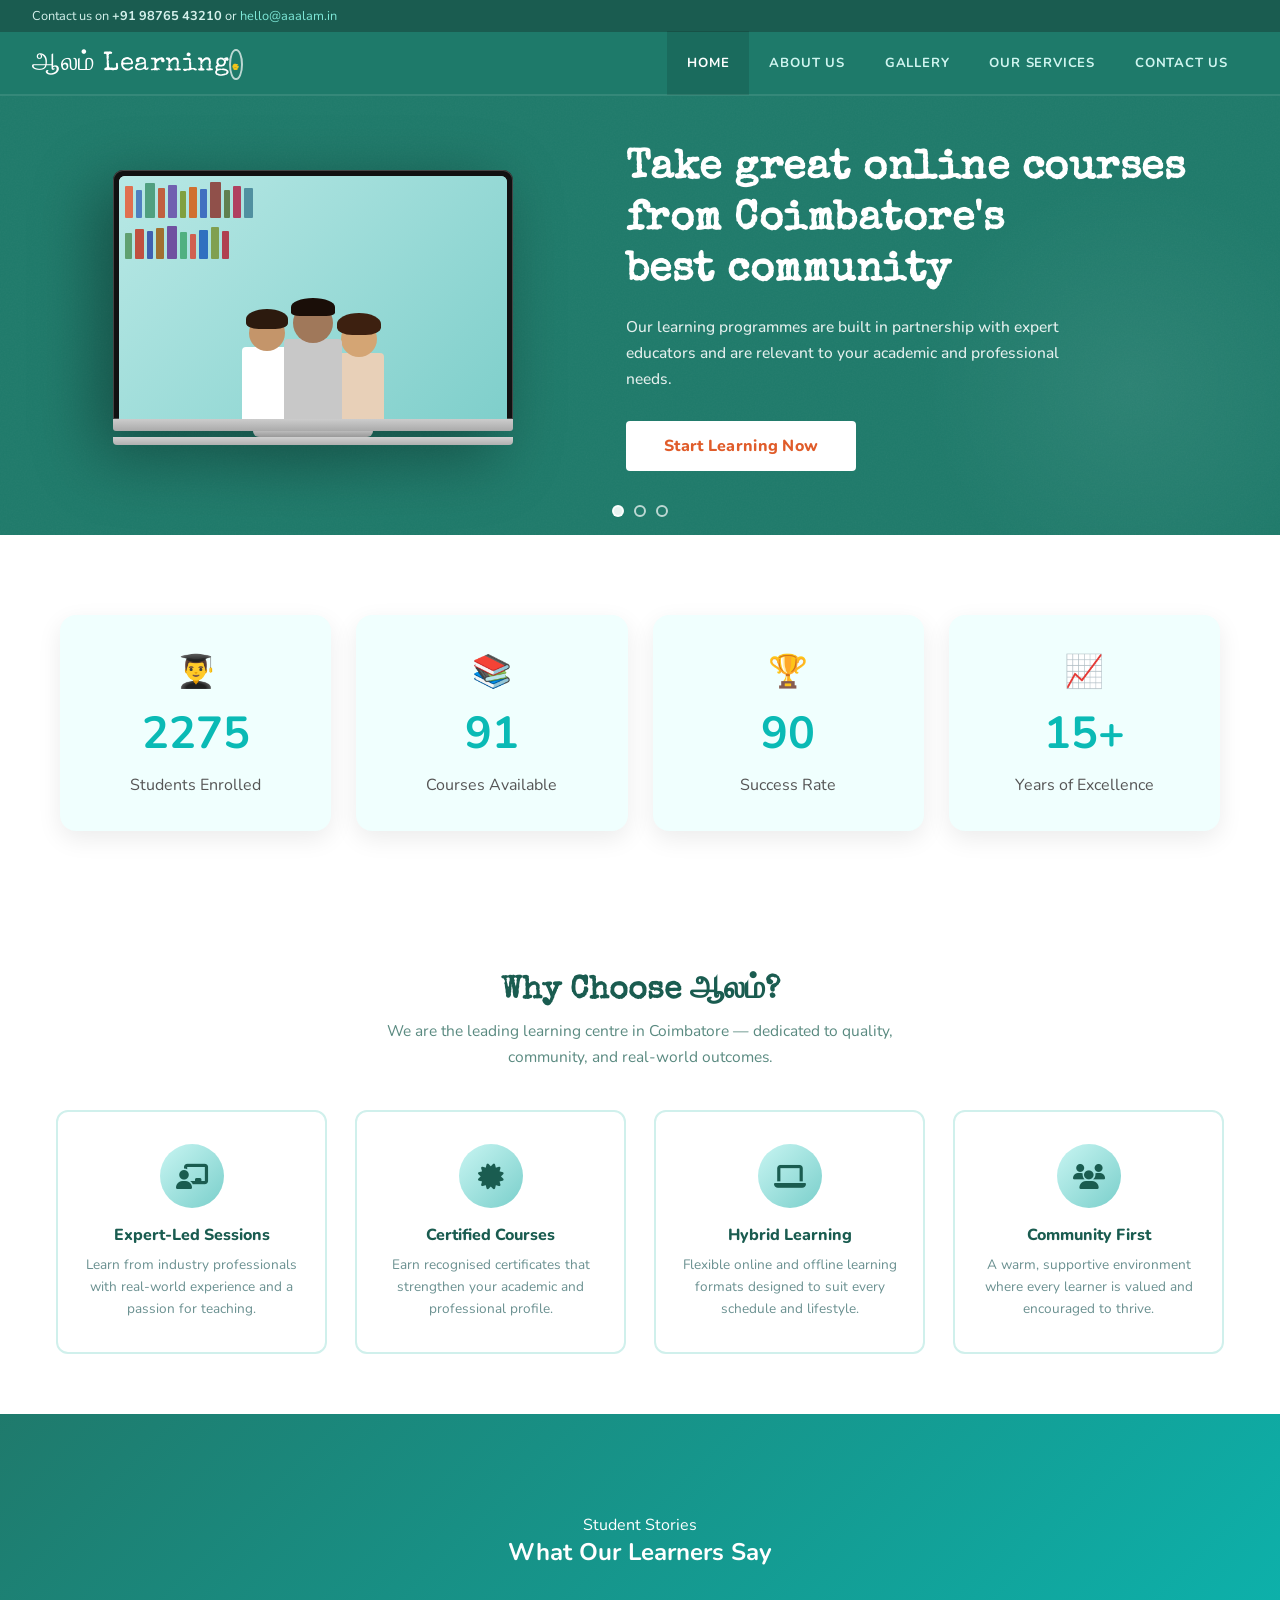
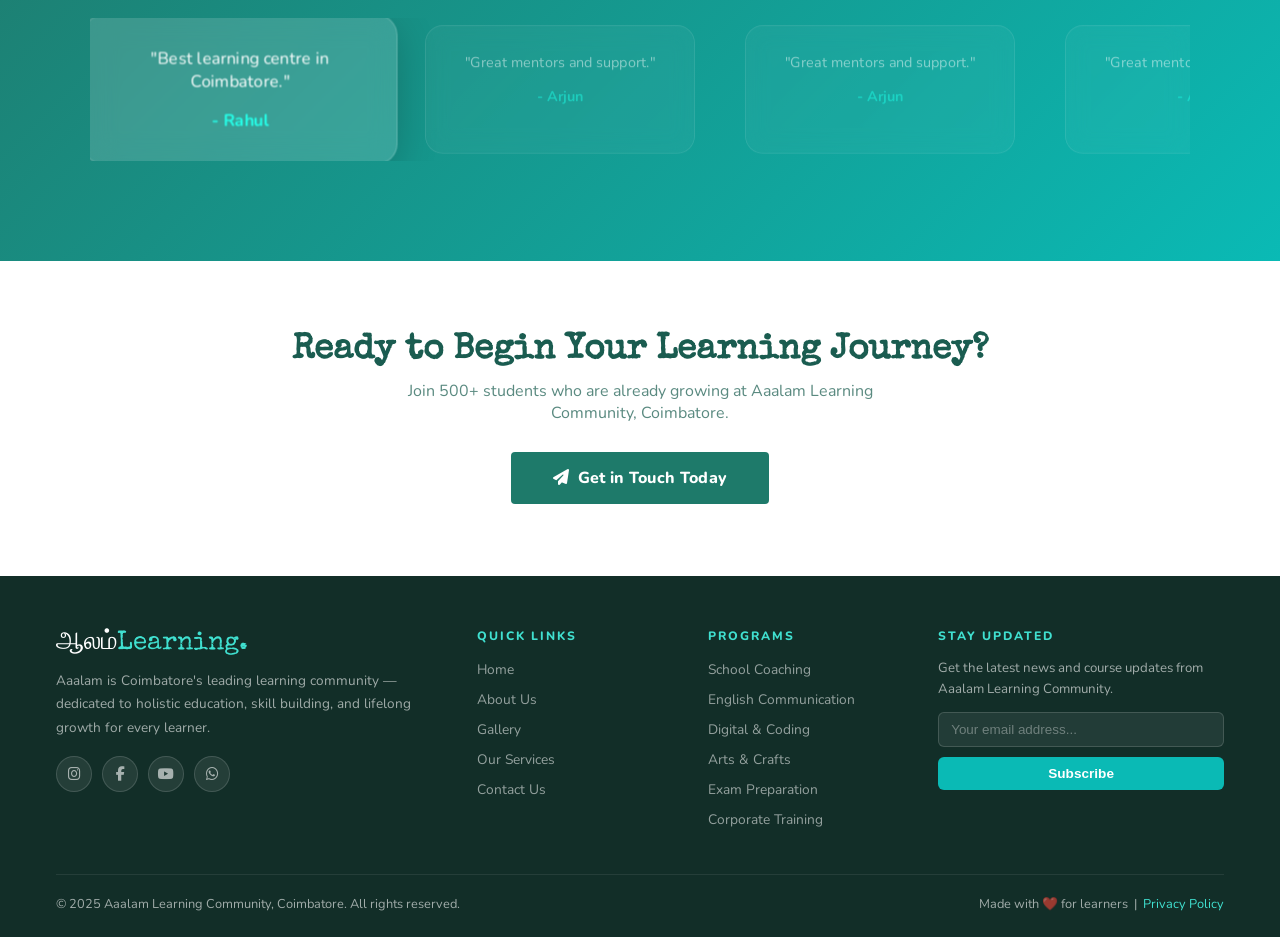
==== commit 273c7f8e: "updated AAAlam Learning website" ====
--- a/index.html
+++ b/index.html
@@ -336,9 +336,9 @@
     <div>
       <h4>Quick Links</h4>
       <ul>
-        <li><a href="#">Home</a></li>
-        <li><a href="#">About Us</a></li>
-        <li><a href="#">Gallery</a></li>
+        <li><a href="index.html">Home</a></li>
+        <li><a href="/other pages/about.html">About Us</a></li>
+        <li><a href="/other pages/gallery.html">Gallery</a></li>
         <li><a href="#">Our Services</a></li>
         <li><a href="#">Contact Us</a></li>
       </ul>
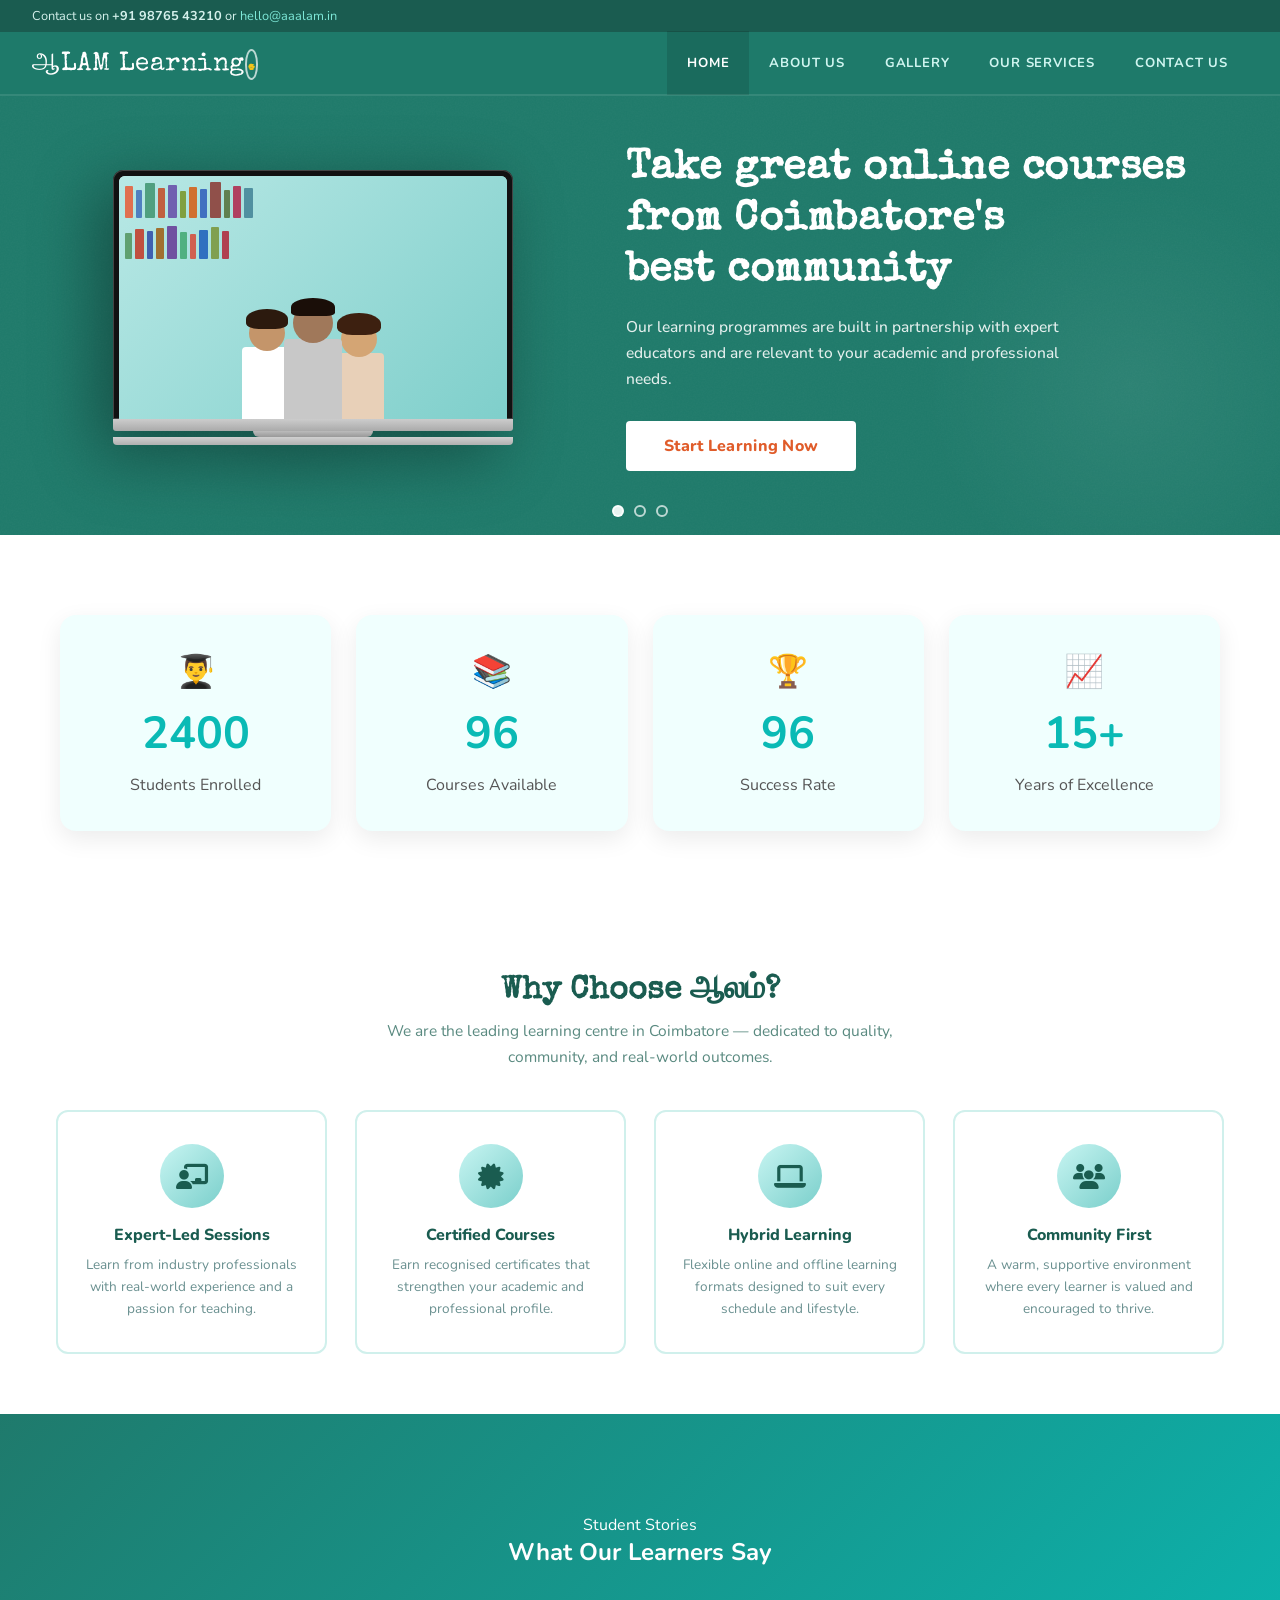
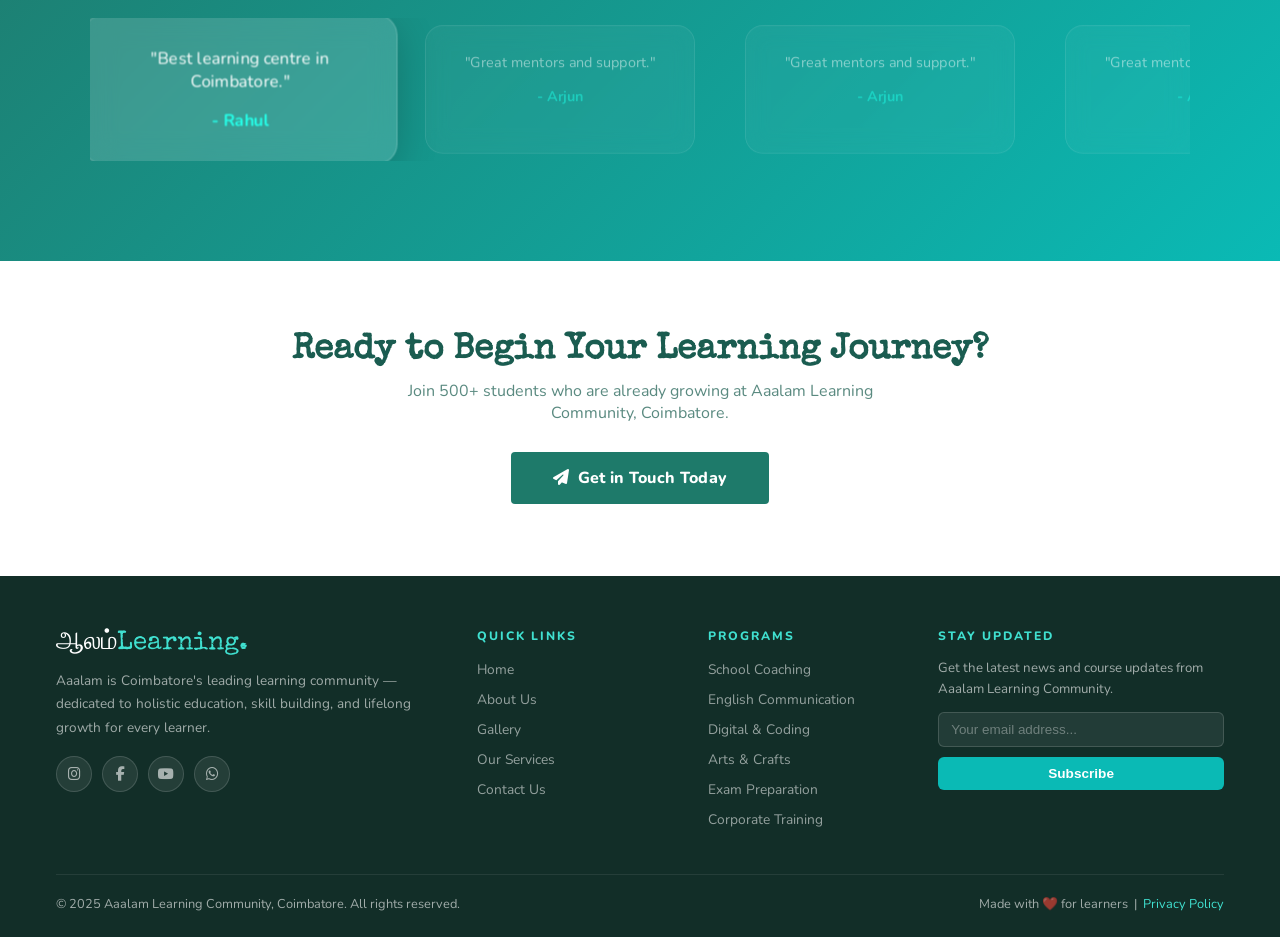
==== commit 0ab496d7: "updated AAAlam Learning website" ====
--- a/index.html
+++ b/index.html
@@ -41,13 +41,13 @@
 
 <!-- ── MAIN NAVBAR ───────────────────────────────────── -->
 <nav class="navbar">
-  <a href="#" class="logo">ஆலம் <span>Learning<span class="dot">.</span></span></a>
+  <a href="#" class="logo">ஆLAM <span>Learning<span class="dot">.</span></span></a>
   <ul class="nav-links">
-    <li><a href="#" class="active">HOME</a></li>
-    <li><a href="other pages/about.html">ABOUT US</a></li>
-    <li><a href="#">GALLERY</a></li>
-    <li><a href="#">OUR SERVICES</a></li>
-    <li><a href="#">CONTACT US</a></li>
+    <li><a href="index.html" class="active">HOME</a></li>
+    <li><a href="/other pages/about.html">ABOUT US</a></li>
+    <li><a href="/other pages/gallery.html">GALLERY</a></li>
+    <li><a href="">OUR SERVICES</a></li>
+    <li><a href="/other pages/contact.html">CONTACT US</a></li>
   </ul>
 </nav>
 
